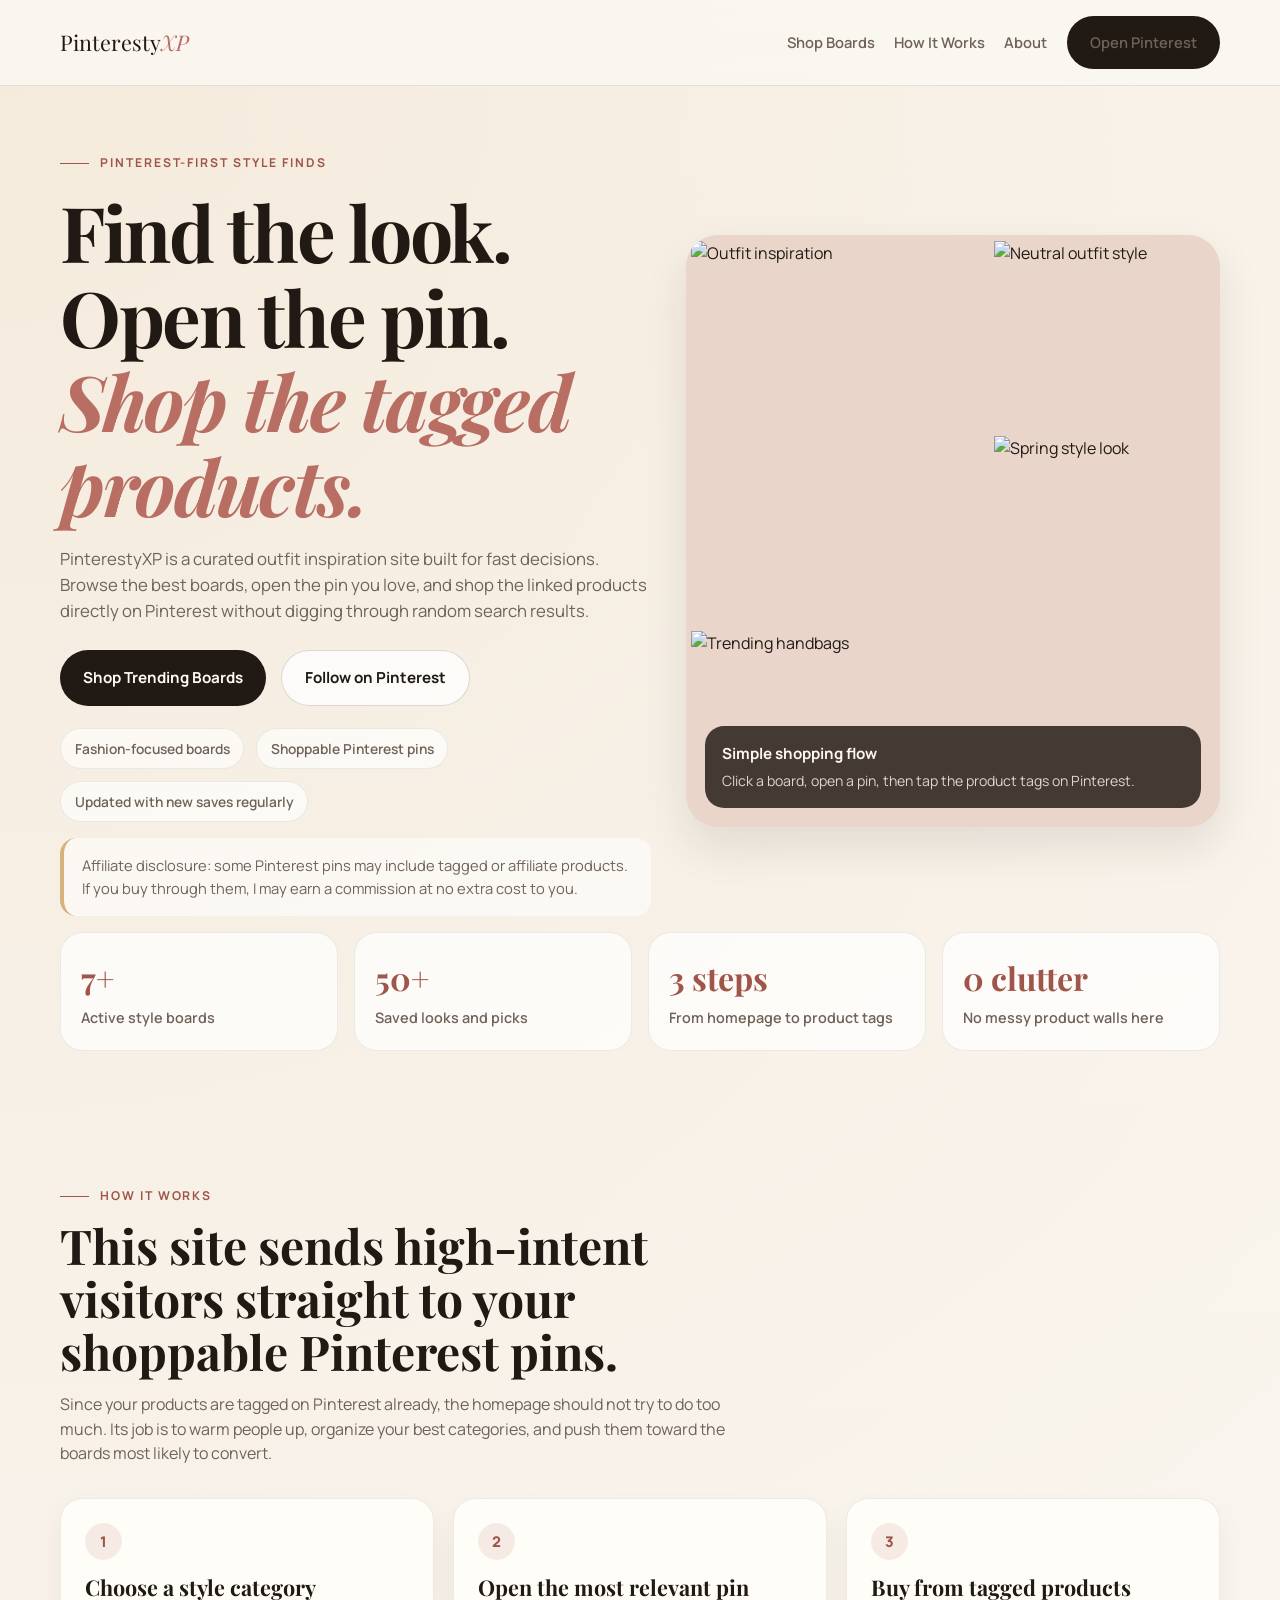
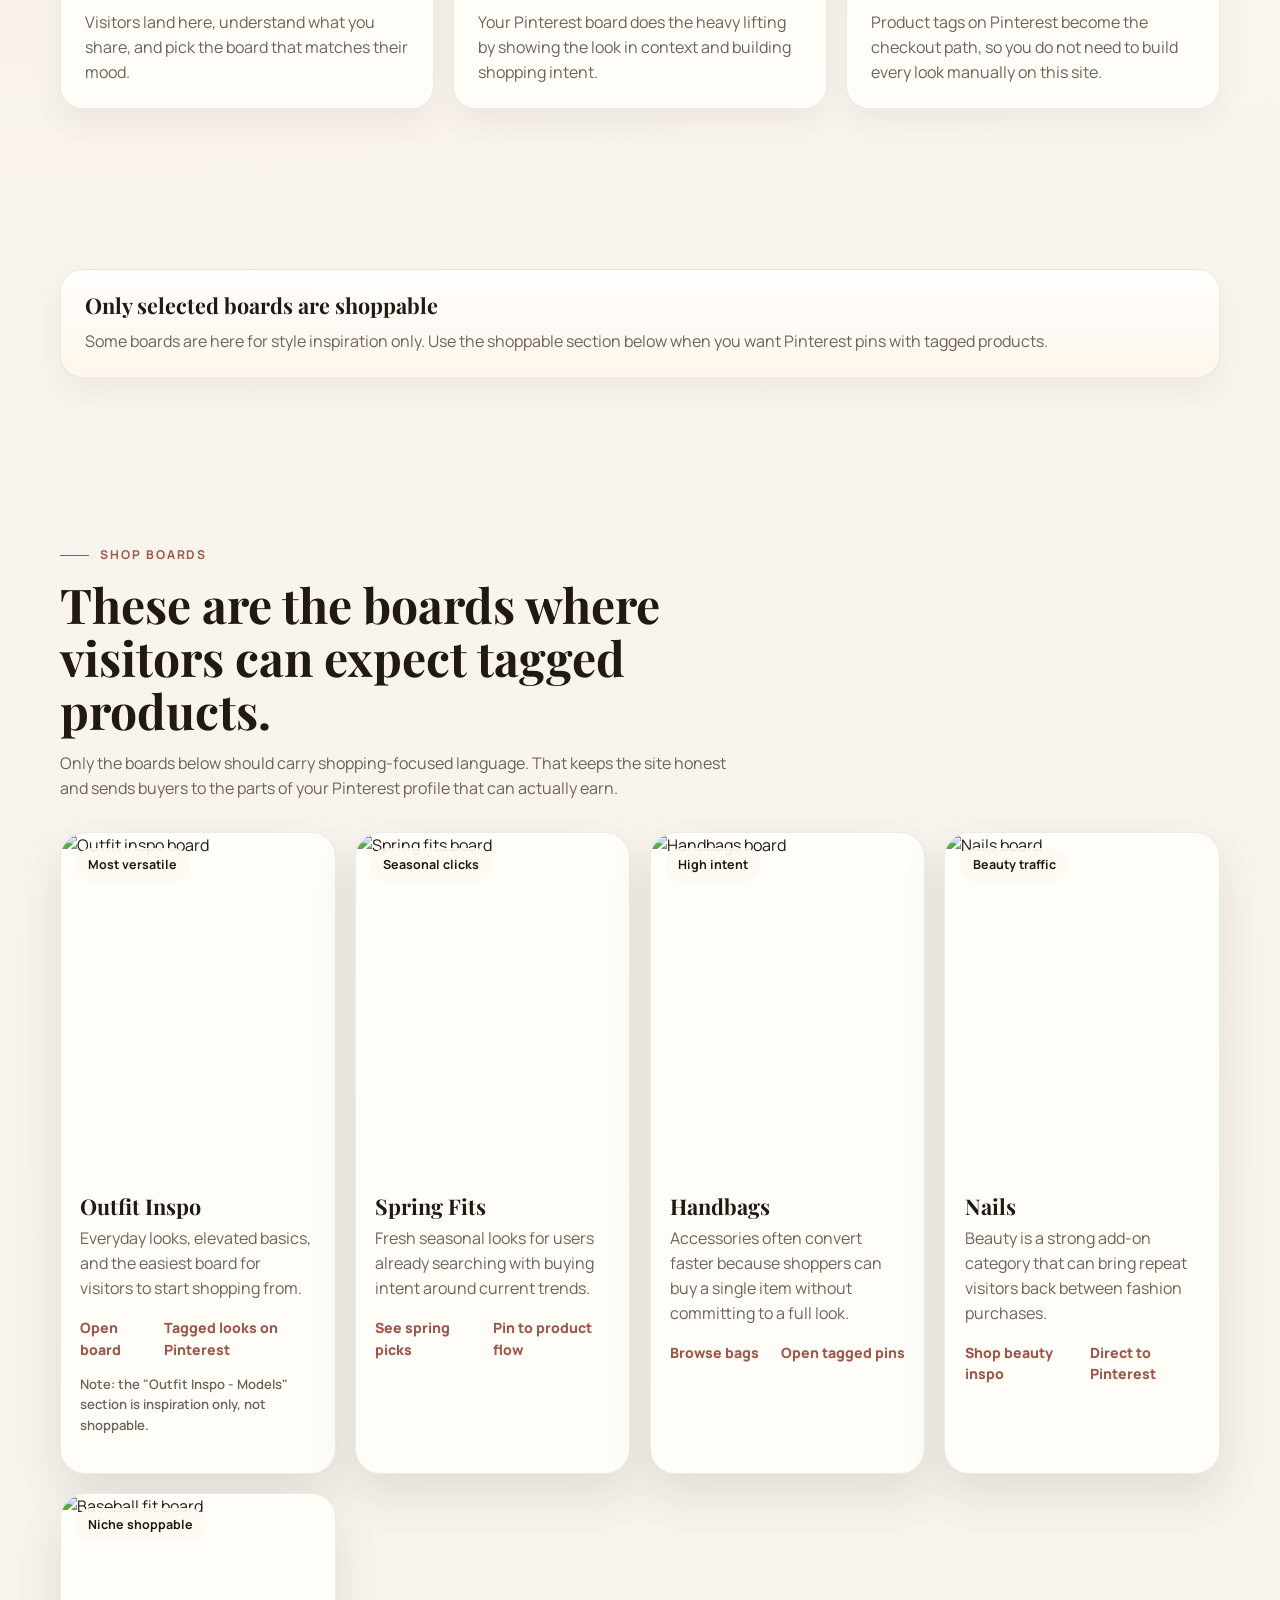
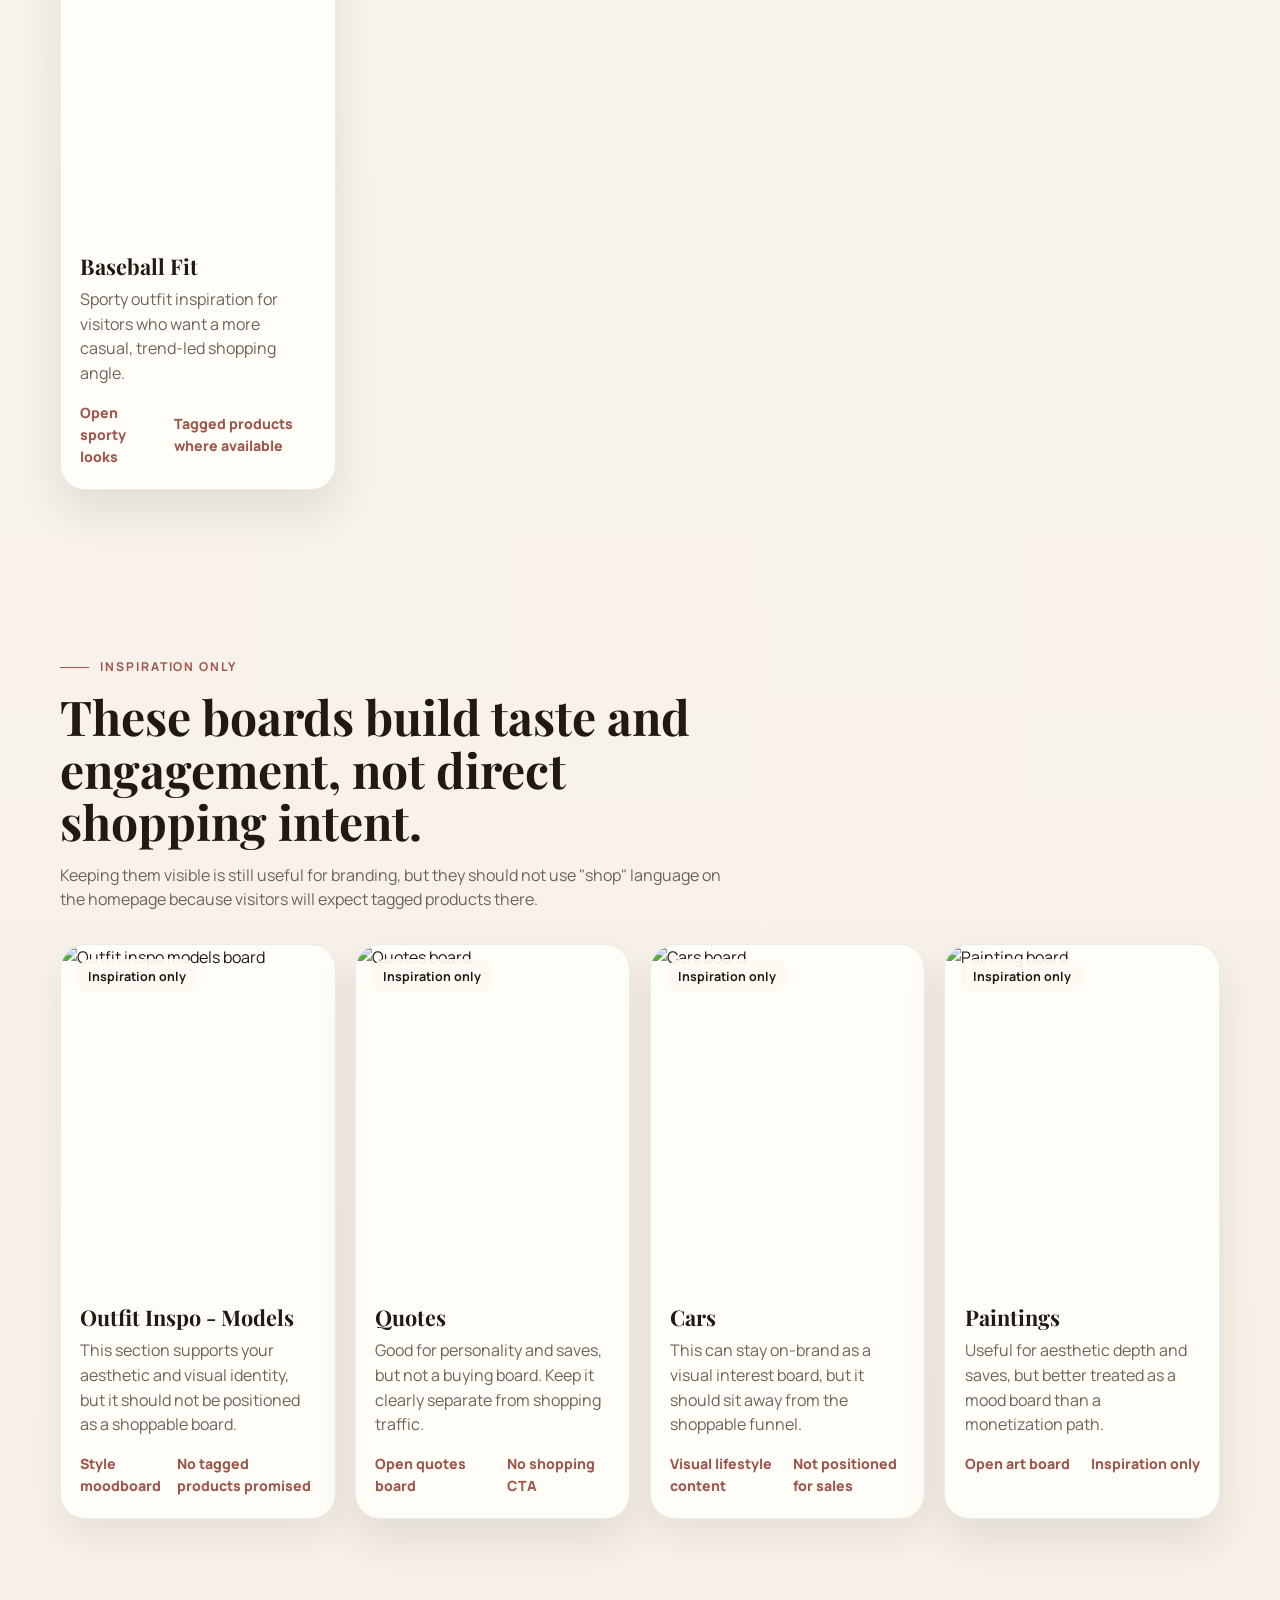
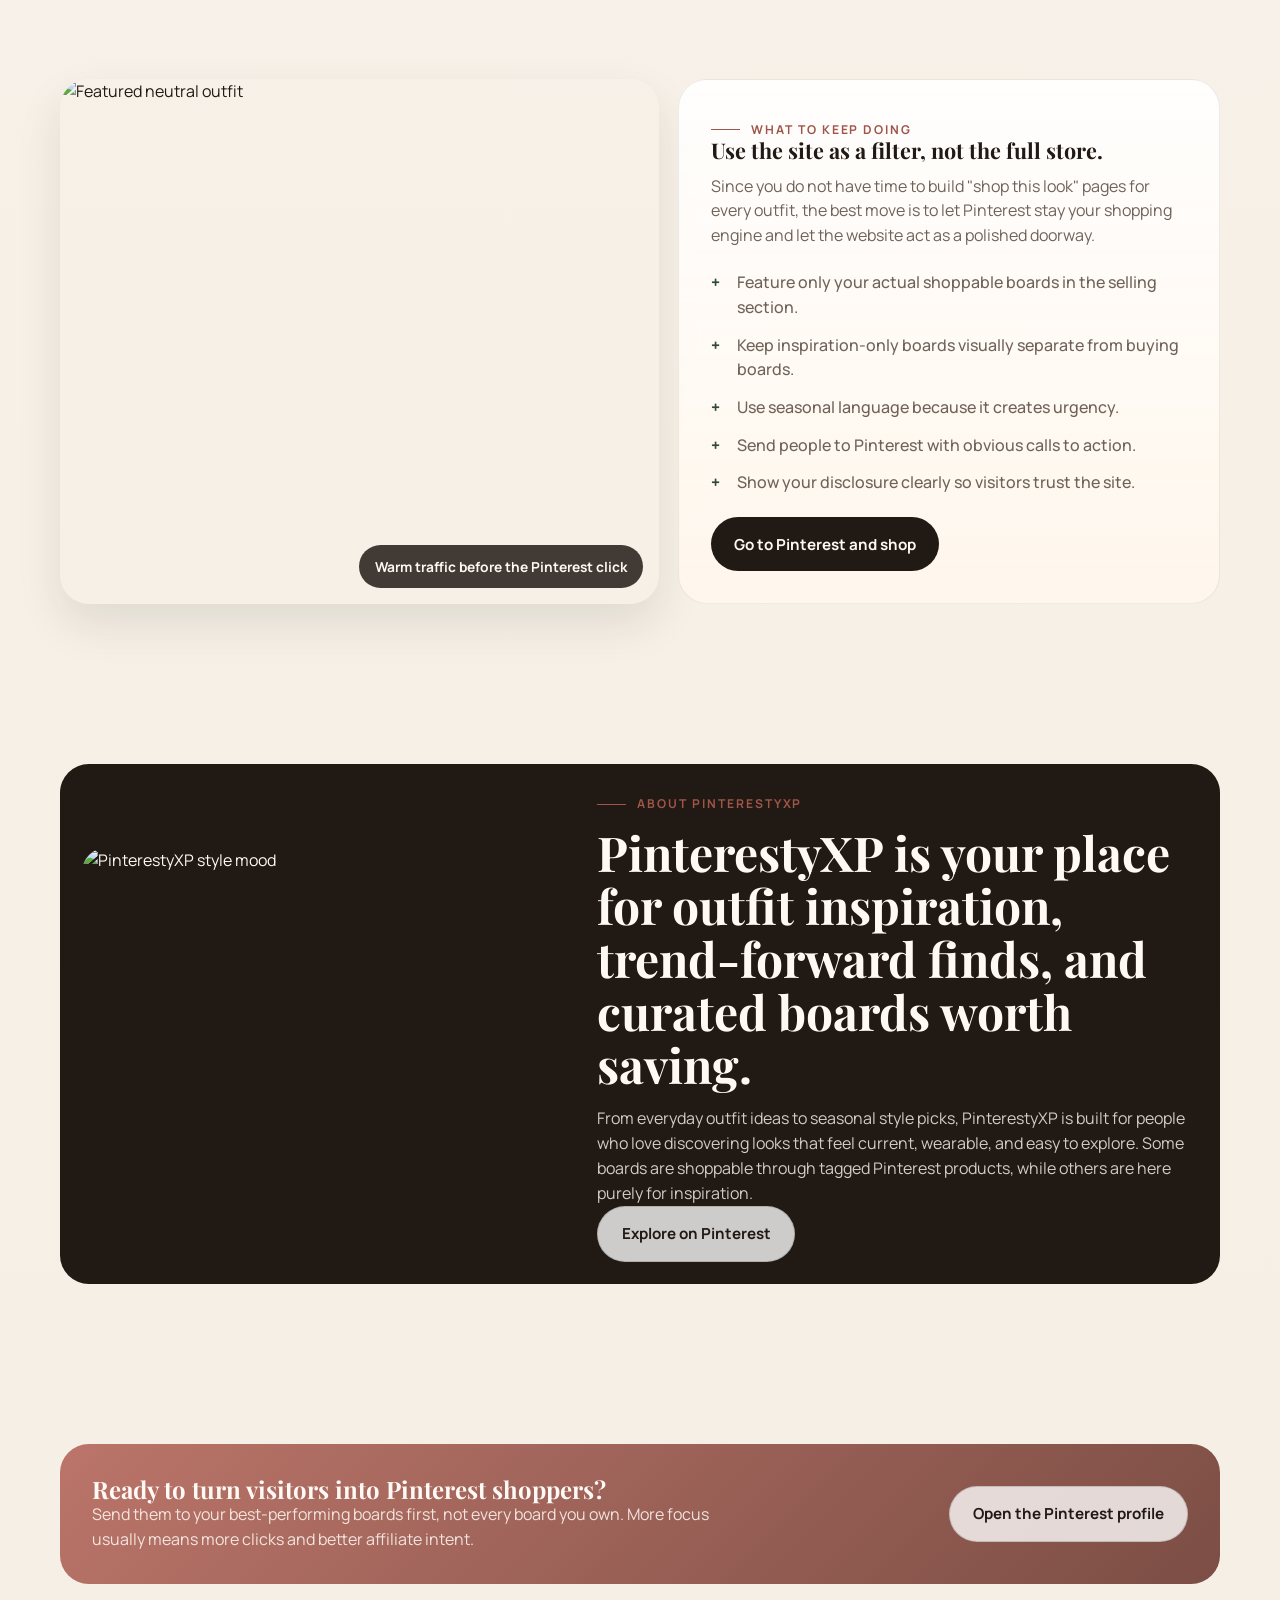
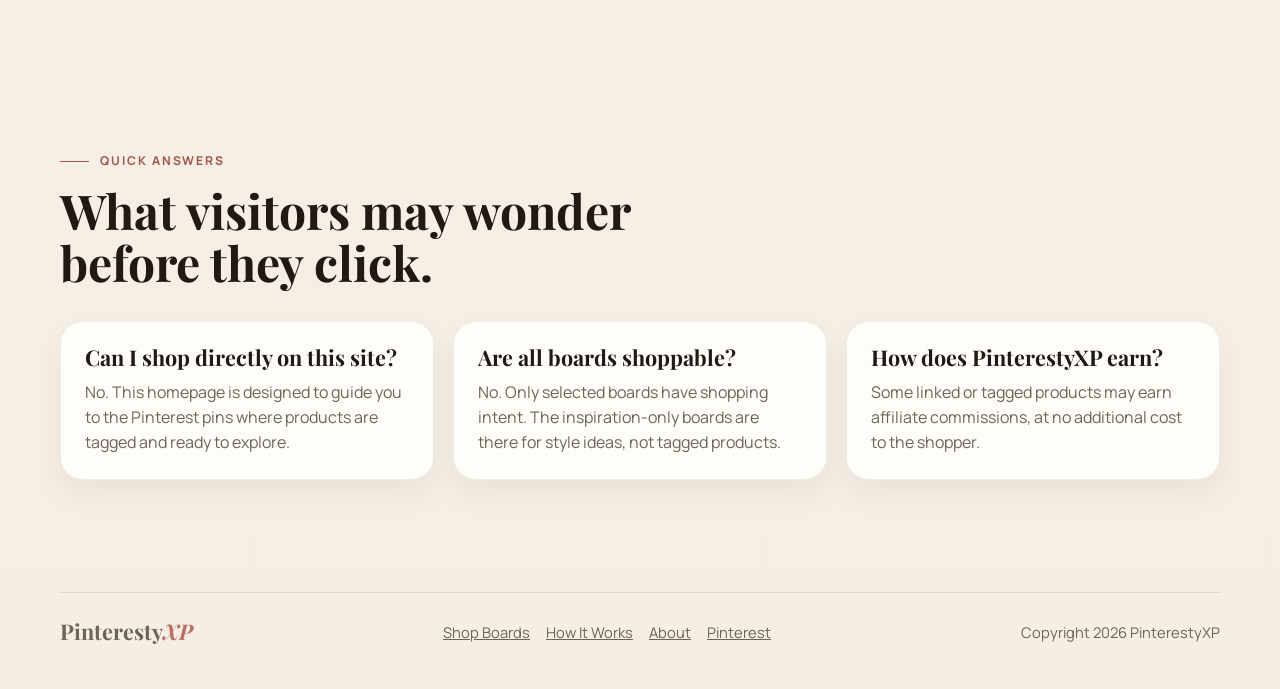
==== index.html @ 3b2bf0c9 "Initial site" ====
<!DOCTYPE html>
<html lang="en">
<head>
<meta charset="UTF-8">
<meta name="viewport" content="width=device-width, initial-scale=1.0">
<title>PinterestyXP | Shoppable Outfit Inspiration</title>
<meta
  name="description"
  content="Discover Pinterest-inspired outfits, bags, and beauty picks. Open each collection on Pinterest and shop tagged products directly from the pins."
>
<meta property="og:title" content="PinterestyXP | Shoppable Outfit Inspiration">
<meta
  property="og:description"
  content="Browse curated style boards, open the pins you love, and shop tagged products on Pinterest."
>
<meta property="og:type" content="website">
<meta
  property="og:image"
  content="https://i.pinimg.com/736x/31/2a/51/312a51bd7291bc2af0c95de05ea286b4.jpg"
>
<link rel="preconnect" href="https://fonts.googleapis.com">
<link rel="preconnect" href="https://fonts.gstatic.com" crossorigin>
<link
  href="https://fonts.googleapis.com/css2?family=Playfair+Display:wght@600;700&family=Manrope:wght@400;500;600;700&display=swap"
  rel="stylesheet"
>
<style>
  :root {
    --bg: #f8f3ec;
    --surface: #fffdf8;
    --surface-strong: #fff6ec;
    --text: #211913;
    --muted: #6f6259;
    --line: rgba(33, 25, 19, 0.1);
    --rose: #b86e63;
    --rose-deep: #9f5549;
    --gold: #d7b27d;
    --forest: #2f4a38;
    --shadow: 0 20px 45px rgba(33, 25, 19, 0.1);
  }

  * {
    box-sizing: border-box;
    margin: 0;
    padding: 0;
  }

  html {
    scroll-behavior: smooth;
  }

  body {
    font-family: "Manrope", sans-serif;
    background:
      radial-gradient(circle at top left, rgba(215, 178, 125, 0.18), transparent 28%),
      linear-gradient(180deg, #fbf7f1 0%, var(--bg) 40%, #f5eee4 100%);
    color: var(--text);
    line-height: 1.55;
  }

  img {
    display: block;
    width: 100%;
  }

  a {
    color: inherit;
  }

  .wrap {
    width: min(1160px, calc(100% - 2rem));
    margin: 0 auto;
  }

  .eyebrow {
    display: inline-flex;
    align-items: center;
    gap: 0.7rem;
    font-size: 0.76rem;
    font-weight: 700;
    letter-spacing: 0.16em;
    text-transform: uppercase;
    color: var(--rose-deep);
  }

  .eyebrow::before {
    content: "";
    width: 1.8rem;
    height: 1px;
    background: currentColor;
  }

  h1,
  h2,
  h3 {
    font-family: "Playfair Display", serif;
    line-height: 1.1;
  }

  p {
    color: var(--muted);
  }

  section {
    padding: 5rem 0;
  }

  .section-head {
    max-width: 42rem;
    margin-bottom: 2rem;
  }

  .section-head h2 {
    font-size: clamp(2rem, 4vw, 3rem);
    margin: 0.8rem 0 0.9rem;
  }

  .site-nav {
    position: sticky;
    top: 0;
    z-index: 40;
    backdrop-filter: blur(12px);
    background: rgba(251, 247, 241, 0.86);
    border-bottom: 1px solid var(--line);
  }

  .site-nav .wrap {
    display: flex;
    align-items: center;
    justify-content: space-between;
    gap: 1rem;
    padding: 1rem 0;
  }

  .brand {
    font-family: "Playfair Display", serif;
    font-size: 1.35rem;
    text-decoration: none;
  }

  .brand span {
    color: var(--rose);
    font-style: italic;
  }

  .nav-links {
    display: flex;
    align-items: center;
    gap: 1.2rem;
    list-style: none;
  }

  .nav-links a {
    text-decoration: none;
    color: var(--muted);
    font-size: 0.92rem;
    font-weight: 600;
  }

  .btn,
  button.btn {
    display: inline-flex;
    align-items: center;
    justify-content: center;
    gap: 0.55rem;
    border: 0;
    border-radius: 999px;
    padding: 0.95rem 1.45rem;
    font-size: 0.95rem;
    font-weight: 700;
    text-decoration: none;
    cursor: pointer;
    transition: transform 0.18s ease, background 0.18s ease, color 0.18s ease, border-color 0.18s ease;
  }

  .btn:hover,
  button.btn:hover {
    transform: translateY(-1px);
  }

  .btn-primary {
    background: var(--text);
    color: #fff9f3;
  }

  .btn-primary:hover {
    background: var(--rose-deep);
  }

  .btn-secondary {
    border: 1px solid rgba(33, 25, 19, 0.16);
    background: rgba(255, 255, 255, 0.78);
    color: var(--text);
  }

  .hero {
    padding: 3.75rem 0 3rem;
  }

  .hero-grid {
    display: grid;
    grid-template-columns: 1.05fr 0.95fr;
    gap: 2.2rem;
    align-items: center;
  }

  .hero-copy h1 {
    font-size: clamp(3rem, 6vw, 5.1rem);
    margin: 1rem 0 1.2rem;
    letter-spacing: -0.03em;
  }

  .hero-copy h1 em {
    color: var(--rose);
    font-style: italic;
  }

  .hero-copy .lead {
    max-width: 39rem;
    font-size: 1.05rem;
    margin-bottom: 1.6rem;
  }

  .hero-actions {
    display: flex;
    gap: 0.9rem;
    flex-wrap: wrap;
    margin-bottom: 1.4rem;
  }

  .micro-proof {
    display: flex;
    flex-wrap: wrap;
    gap: 0.75rem;
  }

  .micro-proof span {
    padding: 0.55rem 0.85rem;
    border-radius: 999px;
    background: rgba(255, 255, 255, 0.65);
    border: 1px solid rgba(33, 25, 19, 0.08);
    color: var(--muted);
    font-size: 0.86rem;
    font-weight: 600;
  }

  .hero-media {
    position: relative;
    min-height: 37rem;
    border-radius: 2rem;
    overflow: hidden;
    box-shadow: var(--shadow);
    background: #ead5cb;
  }

  .hero-collage {
    display: grid;
    grid-template-columns: 1.15fr 0.85fr;
    grid-template-rows: repeat(3, 1fr);
    gap: 0.35rem;
    position: absolute;
    inset: 0;
    padding: 0.35rem;
  }

  .hero-collage img {
    height: 100%;
    object-fit: cover;
  }

  .hero-collage img:first-child {
    grid-row: span 2;
  }

  .hero-note {
    position: absolute;
    left: 1.2rem;
    right: 1.2rem;
    bottom: 1.2rem;
    padding: 1rem 1.1rem;
    border-radius: 1.2rem;
    background: rgba(33, 25, 19, 0.82);
    color: #fff8f0;
  }

  .hero-note strong {
    display: block;
    margin-bottom: 0.3rem;
    font-size: 0.95rem;
  }

  .hero-note p {
    color: rgba(255, 248, 240, 0.82);
    font-size: 0.88rem;
  }

  .metrics {
    padding-top: 1rem;
  }

  .metrics-grid {
    display: grid;
    grid-template-columns: repeat(4, 1fr);
    gap: 1rem;
  }

  .metric {
    padding: 1.25rem;
    border-radius: 1.4rem;
    background: rgba(255, 255, 255, 0.72);
    border: 1px solid rgba(33, 25, 19, 0.08);
  }

  .metric strong {
    display: block;
    font-family: "Playfair Display", serif;
    font-size: 2rem;
    color: var(--rose-deep);
    margin-bottom: 0.2rem;
  }

  .metric span {
    color: var(--muted);
    font-size: 0.9rem;
    font-weight: 600;
  }

  .how-grid,
  .reasons-grid,
  .board-grid,
  .feature-grid,
  .faq-grid {
    display: grid;
    gap: 1.2rem;
  }

  .how-grid {
    grid-template-columns: repeat(3, 1fr);
  }

  .how-card,
  .reason-card,
  .faq-card {
    padding: 1.5rem;
    border-radius: 1.4rem;
    background: var(--surface);
    border: 1px solid rgba(33, 25, 19, 0.08);
    box-shadow: 0 14px 30px rgba(33, 25, 19, 0.05);
  }

  .step {
    width: 2.3rem;
    height: 2.3rem;
    display: inline-flex;
    align-items: center;
    justify-content: center;
    border-radius: 999px;
    background: rgba(184, 110, 99, 0.13);
    color: var(--rose-deep);
    font-size: 0.92rem;
    font-weight: 800;
    margin-bottom: 1rem;
  }

  .how-card h3,
  .reason-card h3,
  .faq-card h3,
  .feature-copy h3 {
    font-size: 1.35rem;
    margin-bottom: 0.65rem;
  }

  .reasons-grid {
    grid-template-columns: repeat(3, 1fr);
  }

  .reason-card {
    background: linear-gradient(180deg, rgba(255, 255, 255, 0.85), rgba(255, 246, 236, 0.95));
  }

  .board-grid {
    grid-template-columns: repeat(auto-fit, minmax(245px, 1fr));
  }

  .board-card {
    border-radius: 1.55rem;
    overflow: hidden;
    background: var(--surface);
    border: 1px solid rgba(33, 25, 19, 0.08);
    box-shadow: var(--shadow);
    text-decoration: none;
    transition: transform 0.2s ease, box-shadow 0.2s ease;
  }

  .board-card:hover {
    transform: translateY(-4px);
    box-shadow: 0 24px 48px rgba(33, 25, 19, 0.14);
  }

  .board-image {
    position: relative;
    aspect-ratio: 4 / 5;
    overflow: hidden;
  }

  .board-image img {
    height: 100%;
    object-fit: cover;
  }

  .badge {
    position: absolute;
    top: 0.9rem;
    left: 0.9rem;
    padding: 0.45rem 0.8rem;
    border-radius: 999px;
    background: rgba(255, 249, 243, 0.92);
    color: var(--text);
    font-size: 0.78rem;
    font-weight: 700;
  }

  .board-body {
    padding: 1.2rem 1.2rem 1.35rem;
  }

  .board-body h3 {
    font-size: 1.35rem;
    margin-bottom: 0.5rem;
  }

  .board-body p {
    margin-bottom: 1rem;
  }

  .board-foot {
    display: flex;
    align-items: center;
    justify-content: space-between;
    gap: 1rem;
    color: var(--rose-deep);
    font-size: 0.88rem;
    font-weight: 800;
  }

  .board-note {
    margin-top: 0.85rem;
    color: var(--muted);
    font-size: 0.82rem;
    font-weight: 600;
  }

  .board-card-static {
    box-shadow: 0 16px 34px rgba(33, 25, 19, 0.08);
  }

  .board-card-static:hover {
    transform: none;
    box-shadow: 0 16px 34px rgba(33, 25, 19, 0.08);
  }

  .feature-grid {
    grid-template-columns: 1.05fr 0.95fr;
    align-items: stretch;
  }

  .feature-visual {
    position: relative;
    min-height: 28rem;
    border-radius: 1.8rem;
    overflow: hidden;
    box-shadow: var(--shadow);
  }

  .feature-visual img {
    height: 100%;
    object-fit: cover;
  }

  .feature-tag {
    position: absolute;
    right: 1rem;
    bottom: 1rem;
    padding: 0.7rem 1rem;
    border-radius: 999px;
    background: rgba(33, 25, 19, 0.84);
    color: #fff8f0;
    font-size: 0.86rem;
    font-weight: 700;
  }

  .feature-copy {
    padding: 2rem;
    border-radius: 1.8rem;
    background: linear-gradient(180deg, rgba(255, 255, 255, 0.9), rgba(255, 246, 236, 0.98));
    border: 1px solid rgba(33, 25, 19, 0.08);
  }

  .feature-copy ul {
    list-style: none;
    margin: 1.4rem 0;
    display: grid;
    gap: 0.8rem;
  }

  .feature-copy li {
    padding-left: 1.6rem;
    position: relative;
    color: var(--muted);
    font-weight: 500;
  }

  .feature-copy li::before {
    content: "+";
    position: absolute;
    left: 0;
    top: 0;
    color: var(--forest);
    font-weight: 800;
  }

  .about-panel {
    display: grid;
    grid-template-columns: 0.9fr 1.1fr;
    gap: 1.5rem;
    align-items: center;
    padding: 1.4rem;
    border-radius: 1.8rem;
    background: #211913;
    color: #fff9f3;
  }

  .about-image {
    border-radius: 1.5rem;
    overflow: hidden;
    min-height: 22rem;
  }

  .about-image img {
    height: 100%;
    object-fit: cover;
  }

  .about-copy p,
  .about-copy li {
    color: rgba(255, 249, 243, 0.8);
  }

  .about-copy h2 {
    font-size: clamp(2rem, 4vw, 3rem);
    margin: 0.8rem 0 1rem;
  }

  .about-list {
    list-style: none;
    display: grid;
    gap: 0.85rem;
    margin: 1.25rem 0 1.5rem;
  }

  .about-list li {
    padding-left: 1.5rem;
    position: relative;
  }

  .about-list li::before {
    content: "";
    width: 0.45rem;
    height: 0.45rem;
    border-radius: 50%;
    background: var(--gold);
    position: absolute;
    left: 0;
    top: 0.55rem;
  }

  .cta-band {
    padding: 2rem;
    border-radius: 1.8rem;
    background: linear-gradient(135deg, rgba(184, 110, 99, 0.95), rgba(117, 69, 60, 0.95));
    color: #fffaf5;
    display: flex;
    align-items: center;
    justify-content: space-between;
    gap: 1.2rem;
  }

  .cta-band p {
    color: rgba(255, 250, 245, 0.85);
    max-width: 42rem;
  }

  .faq-grid {
    grid-template-columns: repeat(3, 1fr);
  }

  .disclosure {
    margin-top: 1rem;
    padding: 1rem 1.1rem;
    border-left: 4px solid var(--gold);
    border-radius: 1rem;
    background: rgba(255, 255, 255, 0.6);
    color: var(--muted);
    font-size: 0.92rem;
  }

  footer {
    padding: 2rem 0 2.5rem;
  }

  .footer-row {
    display: flex;
    align-items: center;
    justify-content: space-between;
    gap: 1rem;
    padding-top: 1.4rem;
    border-top: 1px solid var(--line);
    color: var(--muted);
    font-size: 0.92rem;
  }

  .footer-links {
    display: flex;
    gap: 1rem;
    flex-wrap: wrap;
  }

  .reveal {
    opacity: 0;
    transform: translateY(22px);
    transition: opacity 0.55s ease, transform 0.55s ease;
  }

  .reveal.is-visible {
    opacity: 1;
    transform: translateY(0);
  }

  @media (max-width: 960px) {
    .hero-grid,
    .feature-grid,
    .about-panel,
    .faq-grid,
    .reasons-grid,
    .how-grid {
      grid-template-columns: 1fr;
    }

    .metrics-grid {
      grid-template-columns: repeat(2, 1fr);
    }

    .hero-media,
    .feature-visual {
      min-height: 24rem;
    }

    .cta-band,
    .site-nav .wrap,
    .footer-row {
      flex-direction: column;
      align-items: flex-start;
    }
  }

  @media (max-width: 720px) {
    section {
      padding: 4rem 0;
    }

    .nav-links {
      display: none;
    }

    .metrics-grid {
      grid-template-columns: 1fr;
    }

    .hero {
      padding-top: 2.5rem;
    }

    .hero-media {
      min-height: 21rem;
    }
  }
</style>
</head>
<body>
  <nav class="site-nav">
    <div class="wrap">
      <a class="brand" href="#top">Pinteresty<span>XP</span></a>
      <ul class="nav-links">
        <li><a href="#shop">Shop Boards</a></li>
        <li><a href="#how">How It Works</a></li>
        <li><a href="#about">About</a></li>
        <li>
          <a
            class="btn btn-primary"
            href="https://in.pinterest.com/pinterestyxp/"
            target="_blank"
            rel="noopener noreferrer"
          >Open Pinterest</a>
        </li>
      </ul>
    </div>
  </nav>

  <main id="top">
    <section class="hero">
      <div class="wrap hero-grid">
        <div class="hero-copy reveal">
          <span class="eyebrow">Pinterest-first style finds</span>
          <h1>Find the look. Open the pin. <em>Shop the tagged products.</em></h1>
          <p class="lead">
            PinterestyXP is a curated outfit inspiration site built for fast decisions.
            Browse the best boards, open the pin you love, and shop the linked products
            directly on Pinterest without digging through random search results.
          </p>
          <div class="hero-actions">
            <a
              class="btn btn-primary"
              href="#shop"
            >Shop Trending Boards</a>
            <a
              class="btn btn-secondary"
              href="https://in.pinterest.com/pinterestyxp/"
              target="_blank"
              rel="noopener noreferrer"
            >Follow on Pinterest</a>
          </div>
          <div class="micro-proof">
            <span>Fashion-focused boards</span>
            <span>Shoppable Pinterest pins</span>
            <span>Updated with new saves regularly</span>
          </div>
          <div class="disclosure">
            Affiliate disclosure: some Pinterest pins may include tagged or affiliate products.
            If you buy through them, I may earn a commission at no extra cost to you.
          </div>
        </div>

        <div class="hero-media reveal">
          <div class="hero-collage">
            <img src="https://i.pinimg.com/736x/31/2a/51/312a51bd7291bc2af0c95de05ea286b4.jpg" alt="Outfit inspiration">
            <img src="https://i.pinimg.com/736x/67/9d/5a/679d5ad92efd07820632d302208cf120.jpg" alt="Neutral outfit style">
            <img src="https://i.pinimg.com/736x/15/d6/cc/15d6ccf51c3f7adb4f929aee567cd80f.jpg" alt="Spring style look">
            <img src="https://i.pinimg.com/736x/c3/2e/1c/c32e1c0cc117e8ccdb47521d8dc0e2d3.jpg" alt="Trending handbags">
          </div>
          <div class="hero-note">
            <strong>Simple shopping flow</strong>
            <p>Click a board, open a pin, then tap the product tags on Pinterest.</p>
          </div>
        </div>
      </div>

      <div class="wrap metrics">
        <div class="metrics-grid">
          <div class="metric reveal">
            <strong>7+</strong>
            <span>Active style boards</span>
          </div>
          <div class="metric reveal">
            <strong>50+</strong>
            <span>Saved looks and picks</span>
          </div>
          <div class="metric reveal">
            <strong>3 steps</strong>
            <span>From homepage to product tags</span>
          </div>
          <div class="metric reveal">
            <strong>0 clutter</strong>
            <span>No messy product walls here</span>
          </div>
        </div>
      </div>
    </section>

    <section id="how">
      <div class="wrap">
        <div class="section-head reveal">
          <span class="eyebrow">How it works</span>
          <h2>This site sends high-intent visitors straight to your shoppable Pinterest pins.</h2>
          <p>
            Since your products are tagged on Pinterest already, the homepage should not try
            to do too much. Its job is to warm people up, organize your best categories, and
            push them toward the boards most likely to convert.
          </p>
        </div>
        <div class="how-grid">
          <article class="how-card reveal">
            <div class="step">1</div>
            <h3>Choose a style category</h3>
            <p>Visitors land here, understand what you share, and pick the board that matches their mood.</p>
          </article>
          <article class="how-card reveal">
            <div class="step">2</div>
            <h3>Open the most relevant pin</h3>
            <p>Your Pinterest board does the heavy lifting by showing the look in context and building shopping intent.</p>
          </article>
          <article class="how-card reveal">
            <div class="step">3</div>
            <h3>Buy from tagged products</h3>
            <p>Product tags on Pinterest become the checkout path, so you do not need to build every look manually on this site.</p>
          </article>
        </div>
      </div>
    </section>

    <section>
      <div class="wrap">
        <div class="reason-card reveal">
          <h3>Only selected boards are shoppable</h3>
          <p>
            Some boards are here for style inspiration only. Use the shoppable section below when you want
            Pinterest pins with tagged products.
          </p>
        </div>
      </div>
    </section>

    <section id="shop">
      <div class="wrap">
        <div class="section-head reveal">
          <span class="eyebrow">Shop boards</span>
          <h2>These are the boards where visitors can expect tagged products.</h2>
          <p>
            Only the boards below should carry shopping-focused language. That keeps the site honest
            and sends buyers to the parts of your Pinterest profile that can actually earn.
          </p>
        </div>

        <div class="board-grid">
          <a
            class="board-card reveal"
            href="https://in.pinterest.com/pinterestyxp/outfitinspo/"
            target="_blank"
            rel="noopener noreferrer"
          >
            <div class="board-image">
              <img src="https://i.pinimg.com/736x/67/9d/5a/679d5ad92efd07820632d302208cf120.jpg" alt="Outfit inspo board">
              <span class="badge">Most versatile</span>
            </div>
            <div class="board-body">
              <h3>Outfit Inspo</h3>
              <p>Everyday looks, elevated basics, and the easiest board for visitors to start shopping from.</p>
              <div class="board-foot">
                <span>Open board</span>
                <span>Tagged looks on Pinterest</span>
              </div>
              <p class="board-note">Note: the "Outfit Inspo - Models" section is inspiration only, not shoppable.</p>
            </div>
          </a>

          <a
            class="board-card reveal"
            href="https://in.pinterest.com/pinterestyxp/spring-fits/"
            target="_blank"
            rel="noopener noreferrer"
          >
            <div class="board-image">
              <img src="https://i.pinimg.com/736x/56/1e/52/561e52bb0e6b9a918ab2c8c98cd33c15.jpg" alt="Spring fits board">
              <span class="badge">Seasonal clicks</span>
            </div>
            <div class="board-body">
              <h3>Spring Fits</h3>
              <p>Fresh seasonal looks for users already searching with buying intent around current trends.</p>
              <div class="board-foot">
                <span>See spring picks</span>
                <span>Pin to product flow</span>
              </div>
            </div>
          </a>

          <a
            class="board-card reveal"
            href="https://in.pinterest.com/pinterestyxp/handbags/"
            target="_blank"
            rel="noopener noreferrer"
          >
            <div class="board-image">
              <img src="https://i.pinimg.com/736x/15/d6/cc/15d6ccf51c3f7adb4f929aee567cd80f.jpg" alt="Handbags board">
              <span class="badge">High intent</span>
            </div>
            <div class="board-body">
              <h3>Handbags</h3>
              <p>Accessories often convert faster because shoppers can buy a single item without committing to a full look.</p>
              <div class="board-foot">
                <span>Browse bags</span>
                <span>Open tagged pins</span>
              </div>
            </div>
          </a>

          <a
            class="board-card reveal"
            href="https://in.pinterest.com/pinterestyxp/nails/"
            target="_blank"
            rel="noopener noreferrer"
          >
            <div class="board-image">
              <img src="https://i.pinimg.com/736x/76/49/99/76499955632da0dce2d5674b269fdfdf.jpg" alt="Nails board">
              <span class="badge">Beauty traffic</span>
            </div>
            <div class="board-body">
              <h3>Nails</h3>
              <p>Beauty is a strong add-on category that can bring repeat visitors back between fashion purchases.</p>
              <div class="board-foot">
                <span>Shop beauty inspo</span>
                <span>Direct to Pinterest</span>
              </div>
            </div>
          </a>

          <a
            class="board-card reveal"
            href="https://in.pinterest.com/pinterestyxp/baseballfit/"
            target="_blank"
            rel="noopener noreferrer"
          >
            <div class="board-image">
              <img src="https://i.pinimg.com/736x/f3/dc/70/f3dc7002e33a29440d0a79bd2f2d203e.jpg" alt="Baseball fit board">
              <span class="badge">Niche shoppable</span>
            </div>
            <div class="board-body">
              <h3>Baseball Fit</h3>
              <p>Sporty outfit inspiration for visitors who want a more casual, trend-led shopping angle.</p>
              <div class="board-foot">
                <span>Open sporty looks</span>
                <span>Tagged products where available</span>
              </div>
            </div>
          </a>
        </div>
      </div>
    </section>

    <section>
      <div class="wrap">
        <div class="section-head reveal">
          <span class="eyebrow">Inspiration only</span>
          <h2>These boards build taste and engagement, not direct shopping intent.</h2>
          <p>
            Keeping them visible is still useful for branding, but they should not use "shop"
            language on the homepage because visitors will expect tagged products there.
          </p>
        </div>

        <div class="board-grid">
          <div class="board-card board-card-static reveal">
            <div class="board-image">
              <img src="https://i.pinimg.com/736x/67/9d/5a/679d5ad92efd07820632d302208cf120.jpg" alt="Outfit inspo models board">
              <span class="badge">Inspiration only</span>
            </div>
            <div class="board-body">
              <h3>Outfit Inspo - Models</h3>
              <p>This section supports your aesthetic and visual identity, but it should not be positioned as a shoppable board.</p>
              <div class="board-foot">
                <span>Style moodboard</span>
                <span>No tagged products promised</span>
              </div>
            </div>
          </div>

          <a
            class="board-card reveal"
            href="https://in.pinterest.com/pinterestyxp/qoutes/"
            target="_blank"
            rel="noopener noreferrer"
          >
            <div class="board-image">
              <img src="https://i.pinimg.com/736x/01/9d/8c/019d8c05aada5ba2950a58f94389243c.jpg" alt="Quotes board">
              <span class="badge">Inspiration only</span>
            </div>
            <div class="board-body">
              <h3>Quotes</h3>
              <p>Good for personality and saves, but not a buying board. Keep it clearly separate from shopping traffic.</p>
              <div class="board-foot">
                <span>Open quotes board</span>
                <span>No shopping CTA</span>
              </div>
            </div>
          </a>

          <div class="board-card board-card-static reveal">
            <div class="board-image">
              <img src="https://i.pinimg.com/736x/46/2f/53/462f535f7a9095fe1cda4d5cdd169f75.jpg" alt="Cars board">
              <span class="badge">Inspiration only</span>
            </div>
            <div class="board-body">
              <h3>Cars</h3>
              <p>This can stay on-brand as a visual interest board, but it should sit away from the shoppable funnel.</p>
              <div class="board-foot">
                <span>Visual lifestyle content</span>
                <span>Not positioned for sales</span>
              </div>
            </div>
          </div>

          <a
            class="board-card reveal"
            href="https://in.pinterest.com/pinterestyxp/painting/"
            target="_blank"
            rel="noopener noreferrer"
          >
            <div class="board-image">
              <img src="https://i.pinimg.com/736x/76/49/99/76499955632da0dce2d5674b269fdfdf.jpg" alt="Painting board">
              <span class="badge">Inspiration only</span>
            </div>
            <div class="board-body">
              <h3>Paintings</h3>
              <p>Useful for aesthetic depth and saves, but better treated as a mood board than a monetization path.</p>
              <div class="board-foot">
                <span>Open art board</span>
                <span>Inspiration only</span>
              </div>
            </div>
          </a>
        </div>
      </div>
    </section>

    <section>
      <div class="wrap feature-grid">
        <div class="feature-visual reveal">
          <img src="https://i.pinimg.com/736x/67/9d/5a/679d5ad92efd07820632d302208cf120.jpg" alt="Featured neutral outfit">
          <div class="feature-tag">Warm traffic before the Pinterest click</div>
        </div>

        <div class="feature-copy reveal">
          <span class="eyebrow">What to keep doing</span>
          <h3>Use the site as a filter, not the full store.</h3>
          <p>
            Since you do not have time to build "shop this look" pages for every outfit, the best move
            is to let Pinterest stay your shopping engine and let the website act as a polished doorway.
          </p>
          <ul>
            <li>Feature only your actual shoppable boards in the selling section.</li>
            <li>Keep inspiration-only boards visually separate from buying boards.</li>
            <li>Use seasonal language because it creates urgency.</li>
            <li>Send people to Pinterest with obvious calls to action.</li>
            <li>Show your disclosure clearly so visitors trust the site.</li>
          </ul>
          <a
            class="btn btn-primary"
            href="https://in.pinterest.com/pinterestyxp/"
            target="_blank"
            rel="noopener noreferrer"
          >Go to Pinterest and shop</a>
        </div>
      </div>
    </section>

    <section id="about">
      <div class="wrap">
        <div class="about-panel reveal">
          <div class="about-image">
            <img src="https://i.pinimg.com/736x/48/c2/03/48c2032d8f406878c4435d487938167b.jpg" alt="PinterestyXP style mood">
          </div>
          <div class="about-copy">
            <span class="eyebrow">About PinterestyXP</span>
            <h2>PinterestyXP is your place for outfit inspiration, trend-forward finds, and curated boards worth saving.</h2>
            <p>
              From everyday outfit ideas to seasonal style picks, PinterestyXP is built for people
              who love discovering looks that feel current, wearable, and easy to explore. Some
              boards are shoppable through tagged Pinterest products, while others are here purely
              for inspiration.
            </p>
            <a
              class="btn btn-secondary"
              href="https://in.pinterest.com/pinterestyxp/"
              target="_blank"
              rel="noopener noreferrer"
            >Explore on Pinterest</a>
          </div>
        </div>
      </div>
    </section>

    <section>
      <div class="wrap">
        <div class="cta-band reveal">
          <div>
            <h2>Ready to turn visitors into Pinterest shoppers?</h2>
            <p>
              Send them to your best-performing boards first, not every board you own.
              More focus usually means more clicks and better affiliate intent.
            </p>
          </div>
          <a
            class="btn btn-secondary"
            href="https://in.pinterest.com/pinterestyxp/"
            target="_blank"
            rel="noopener noreferrer"
          >Open the Pinterest profile</a>
        </div>
      </div>
    </section>

    <section>
      <div class="wrap">
        <div class="section-head reveal">
          <span class="eyebrow">Quick answers</span>
          <h2>What visitors may wonder before they click.</h2>
        </div>
        <div class="faq-grid">
          <article class="faq-card reveal">
            <h3>Can I shop directly on this site?</h3>
            <p>No. This homepage is designed to guide you to the Pinterest pins where products are tagged and ready to explore.</p>
          </article>
          <article class="faq-card reveal">
            <h3>Are all boards shoppable?</h3>
            <p>No. Only selected boards have shopping intent. The inspiration-only boards are there for style ideas, not tagged products.</p>
          </article>
          <article class="faq-card reveal">
            <h3>How does PinterestyXP earn?</h3>
            <p>Some linked or tagged products may earn affiliate commissions, at no additional cost to the shopper.</p>
          </article>
        </div>
      </div>
    </section>
  </main>

  <footer>
    <div class="wrap footer-row">
      <div>
        <strong class="brand">Pinteresty<span>XP</span></strong>
      </div>
      <div class="footer-links">
        <a href="#shop">Shop Boards</a>
        <a href="#how">How It Works</a>
        <a href="#about">About</a>
        <a href="https://in.pinterest.com/pinterestyxp/" target="_blank" rel="noopener noreferrer">Pinterest</a>
      </div>
      <div>Copyright 2026 PinterestyXP</div>
    </div>
  </footer>

  <script>
    const observer = new IntersectionObserver((entries) => {
      entries.forEach((entry) => {
        if (entry.isIntersecting) {
          entry.target.classList.add("is-visible");
        }
      });
    }, { threshold: 0.12 });

    document.querySelectorAll(".reveal").forEach((item) => {
      observer.observe(item);
    });
  </script>
</body>
</html>
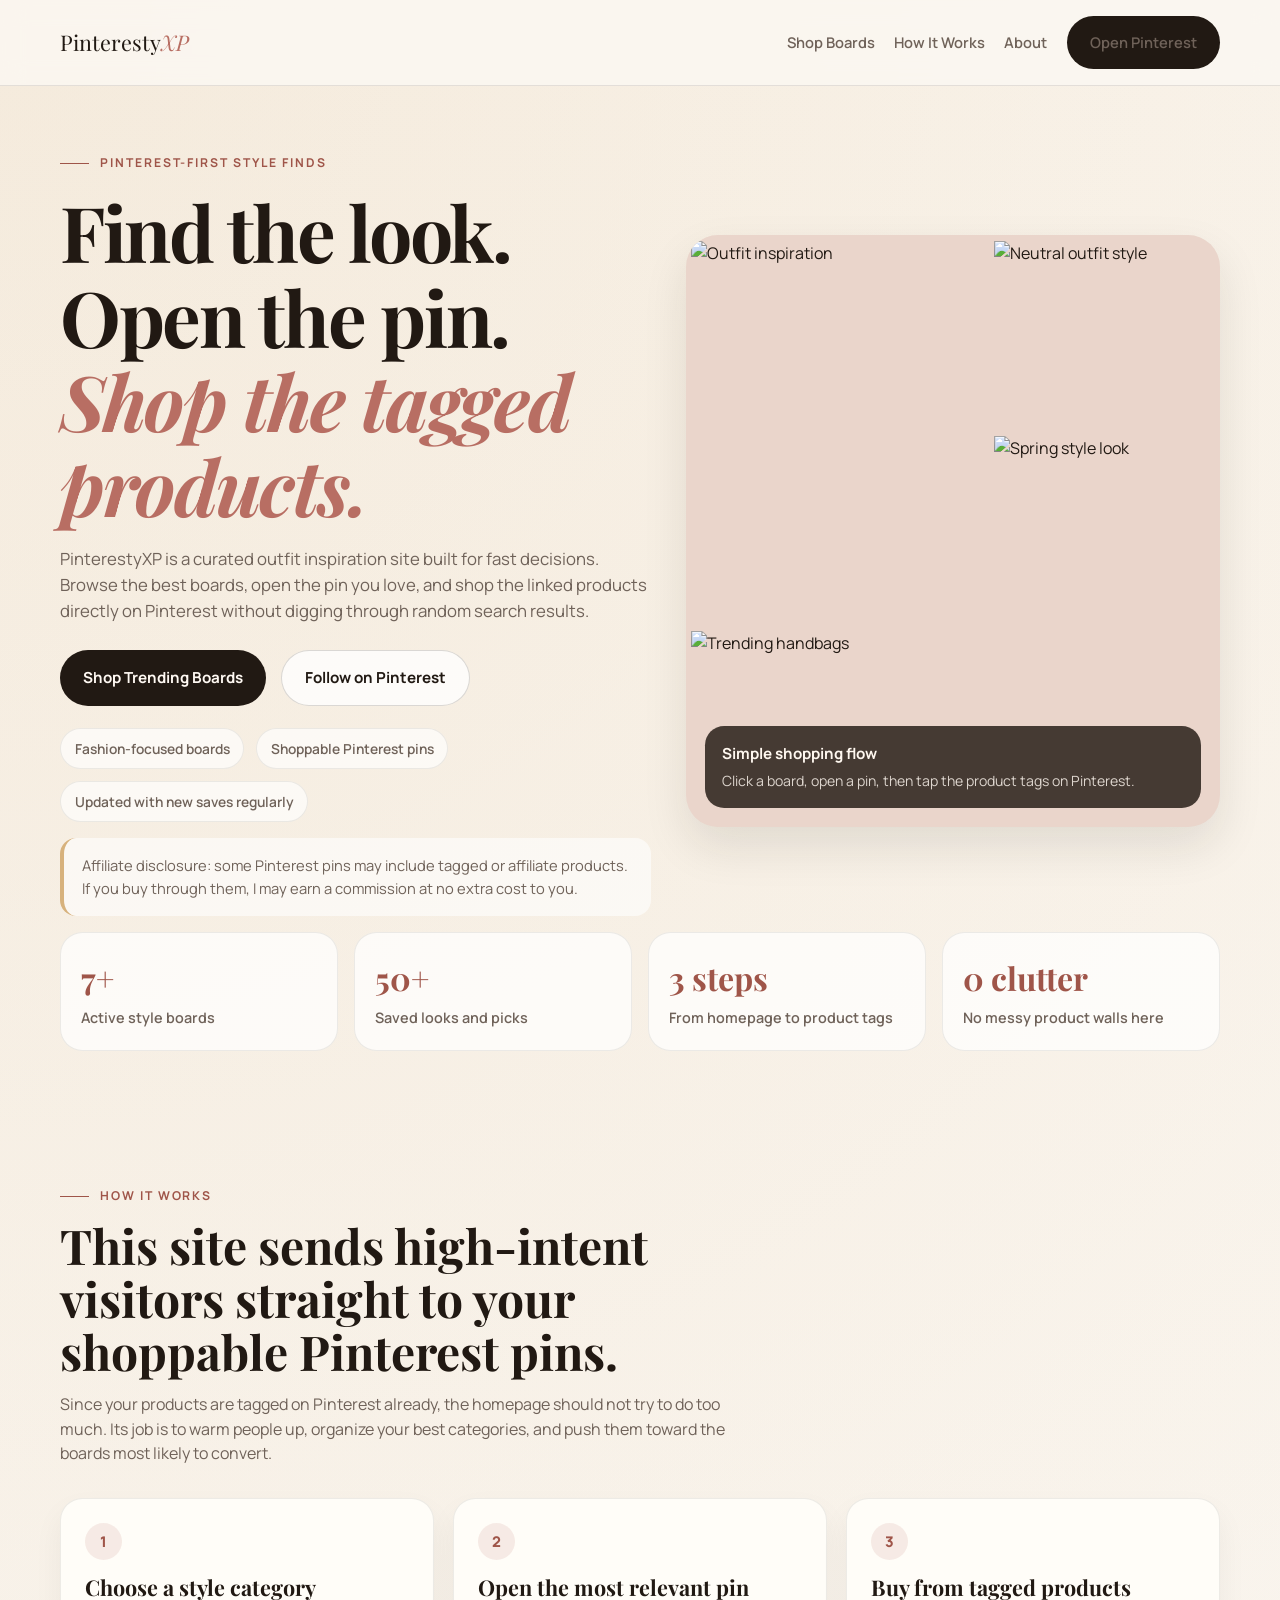
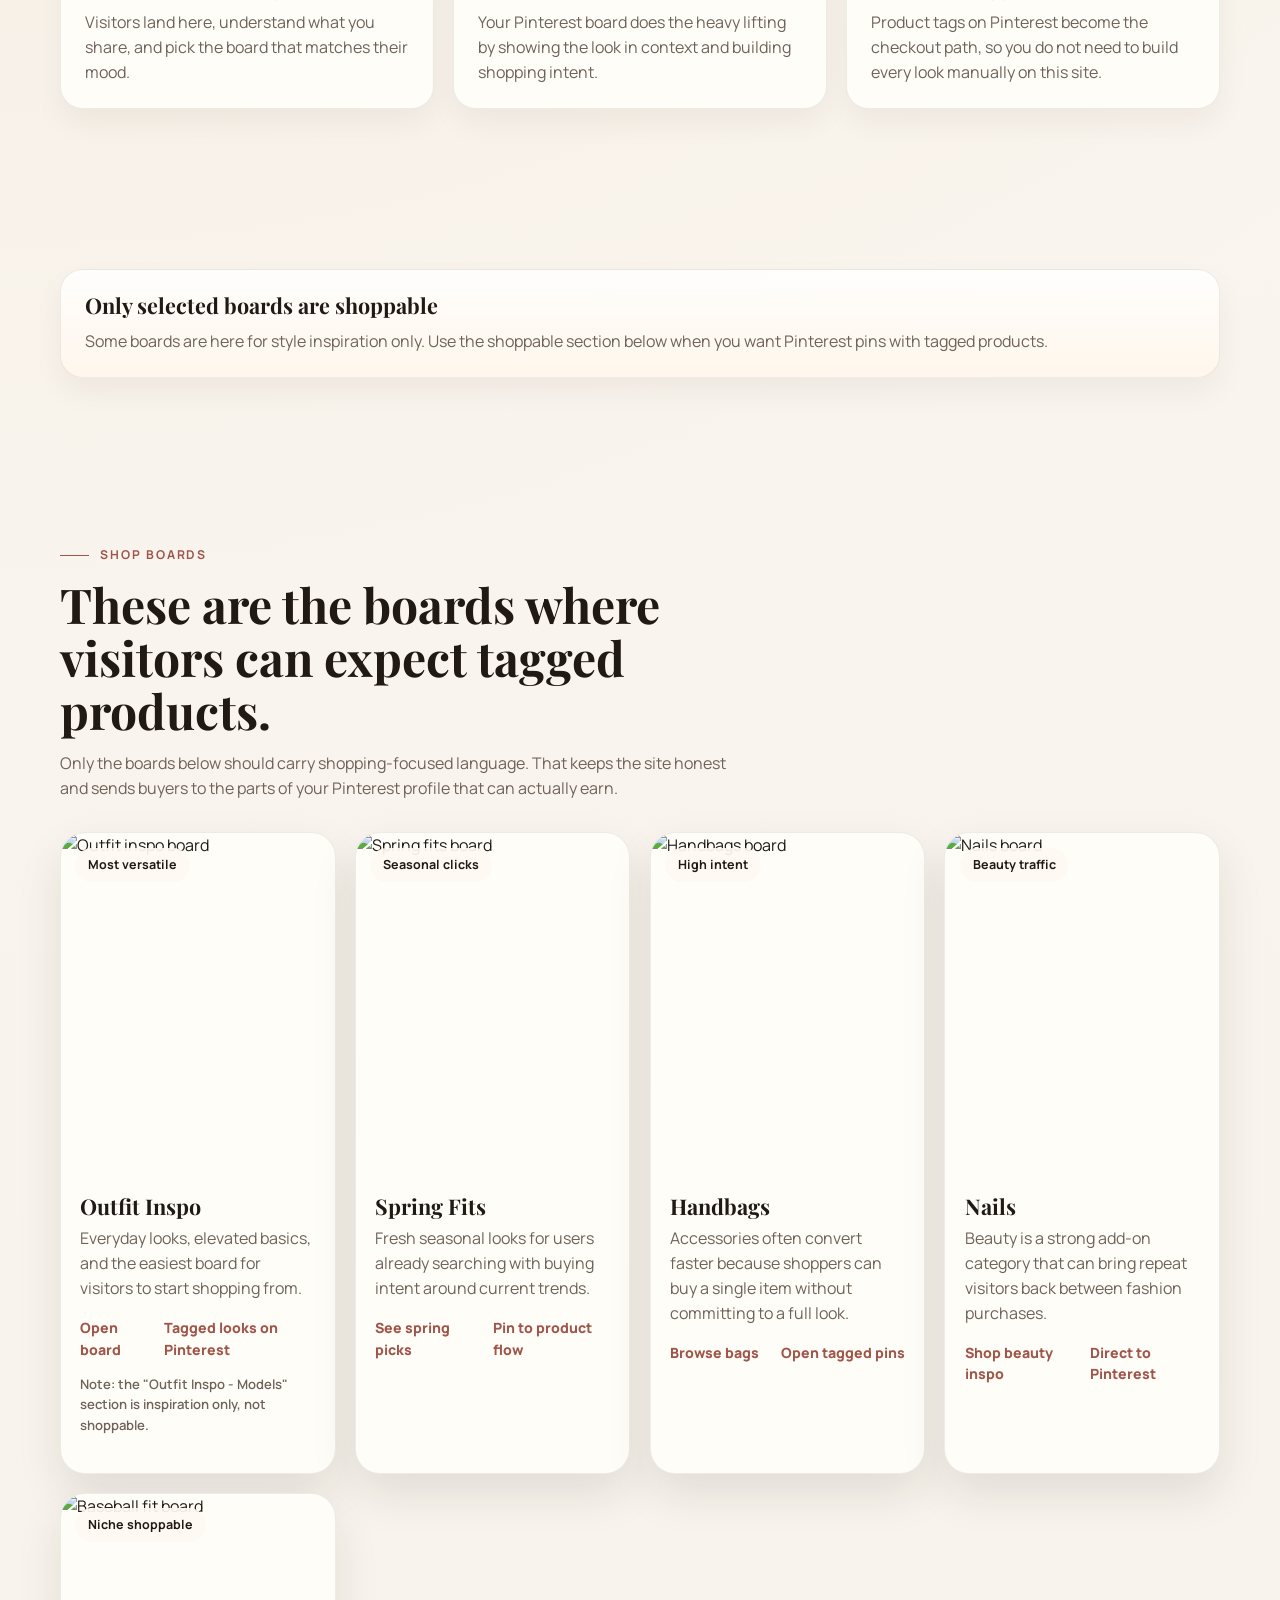
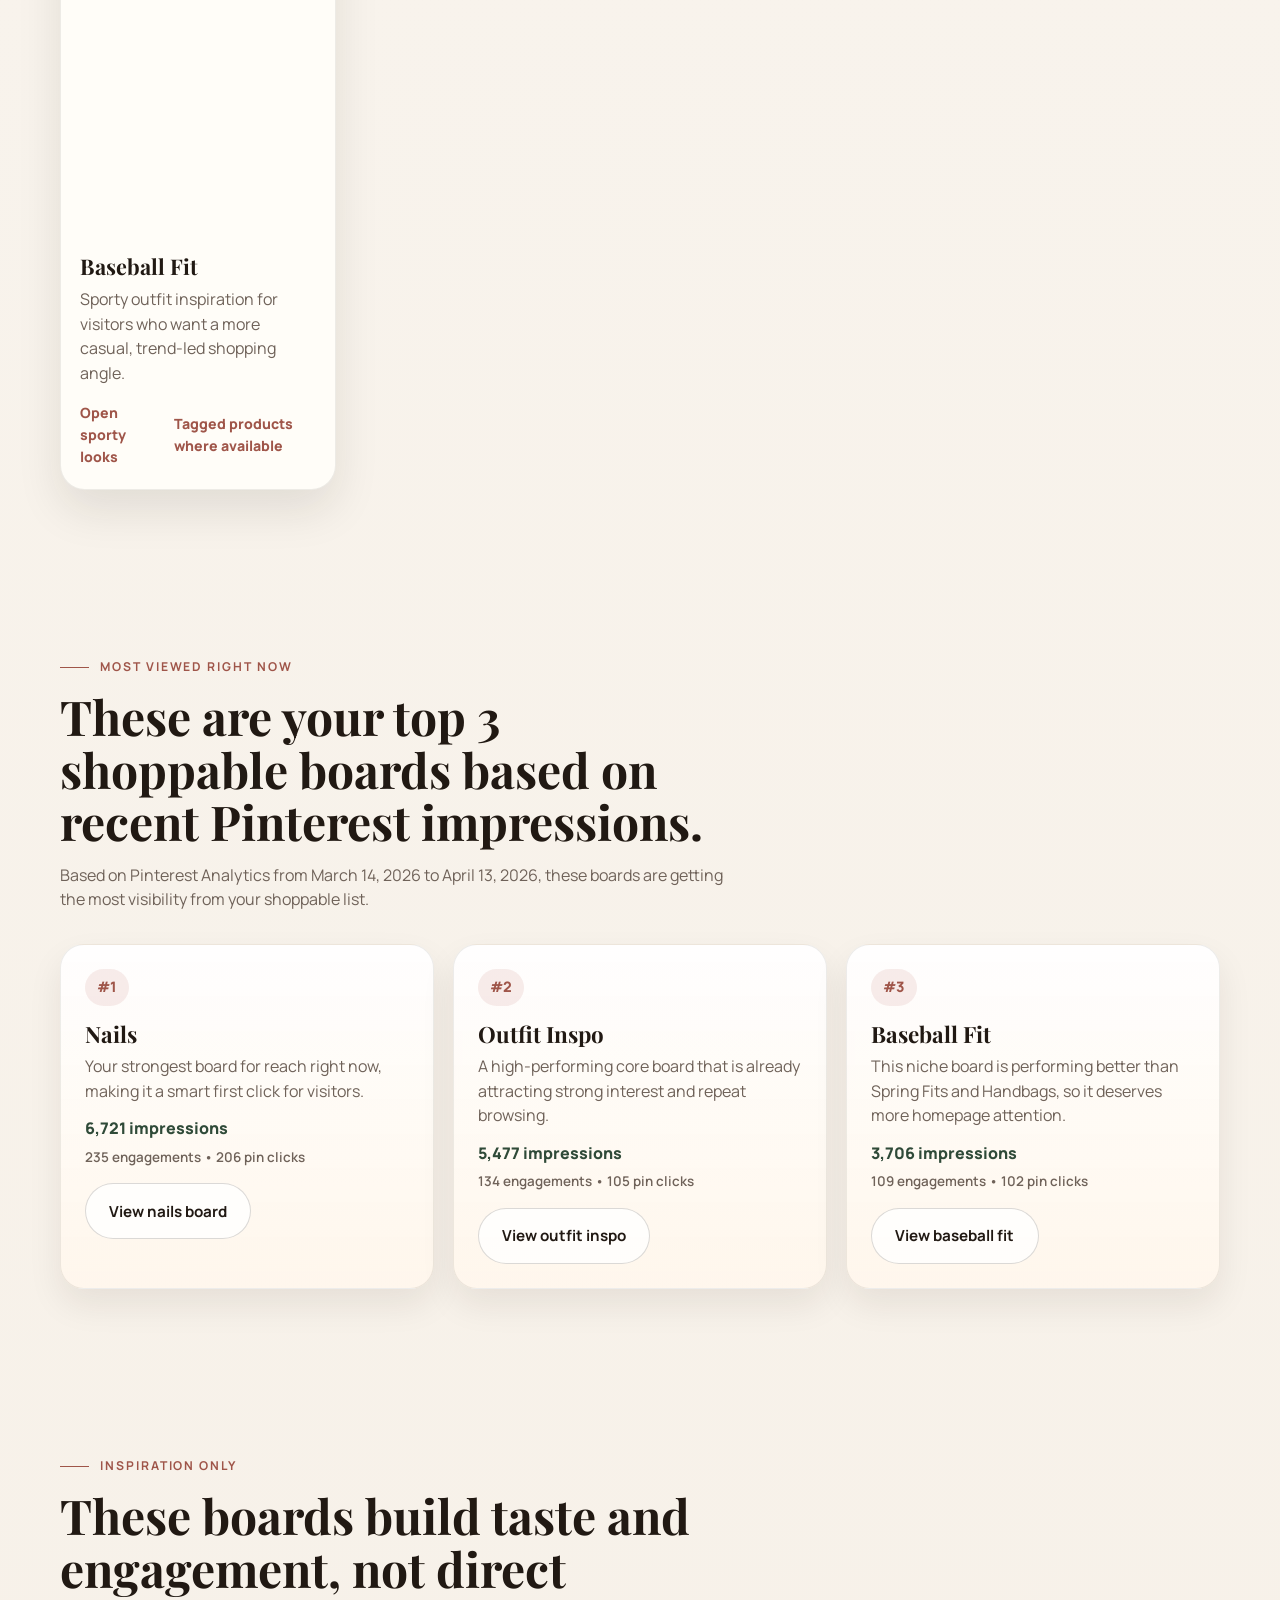
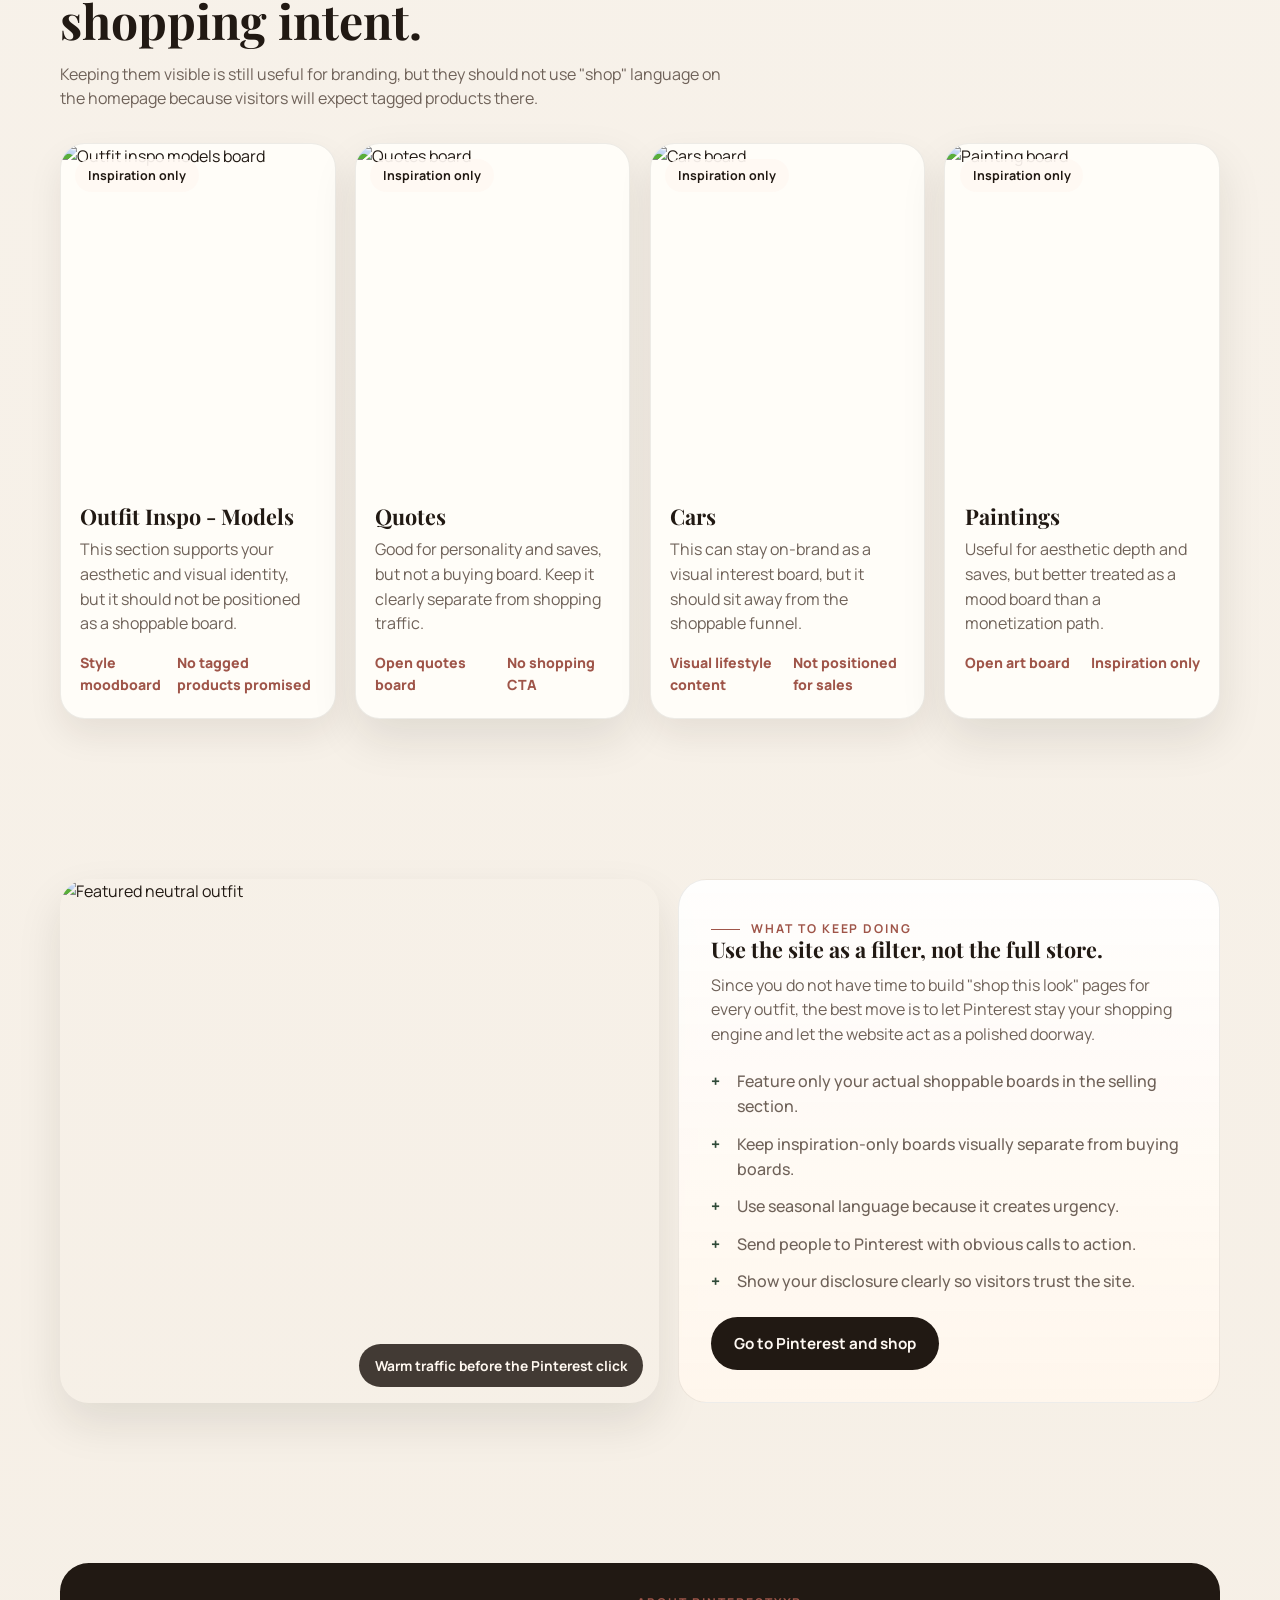
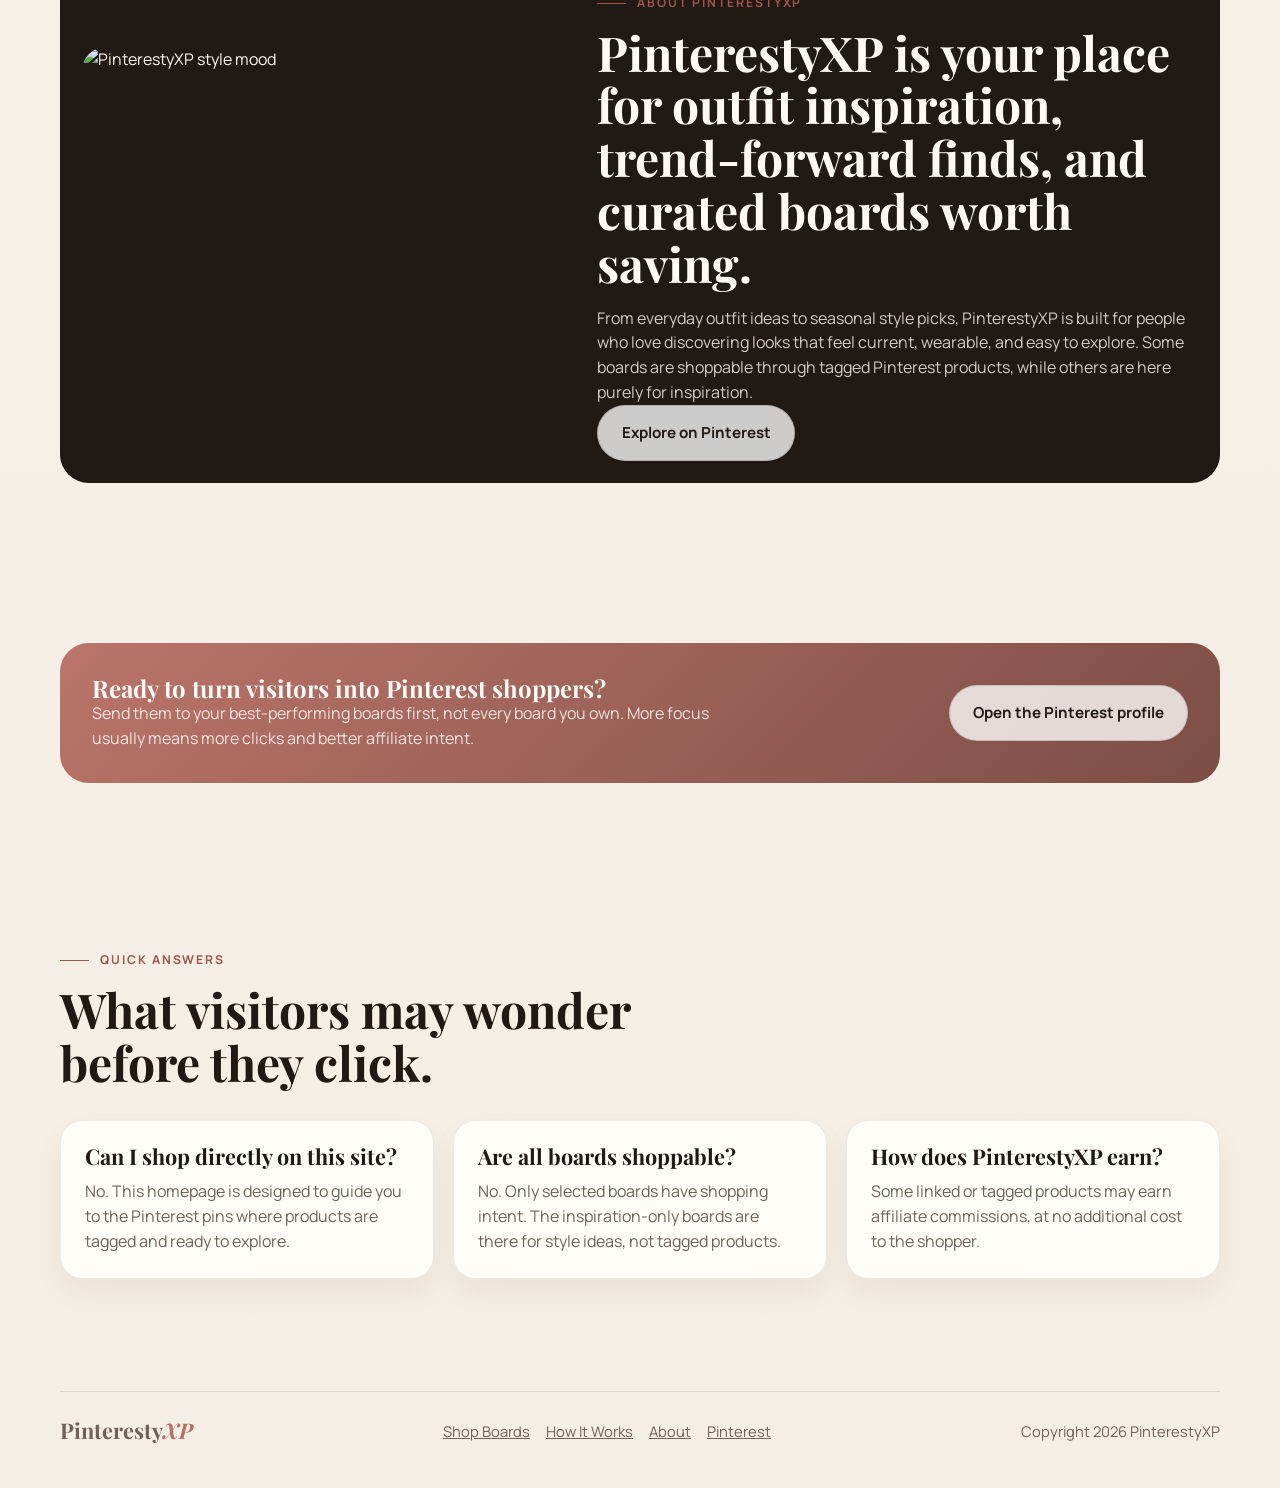
==== commit 9317bad4: "Add top viewed section" ====
--- a/index.html
+++ b/index.html
@@ -450,6 +450,55 @@
     font-weight: 600;
   }
 
+  .top-viewed-grid {
+    display: grid;
+    grid-template-columns: repeat(3, 1fr);
+    gap: 1.2rem;
+  }
+
+  .top-viewed-card {
+    padding: 1.5rem;
+    border-radius: 1.5rem;
+    background: linear-gradient(180deg, rgba(255, 255, 255, 0.92), rgba(255, 246, 236, 0.96));
+    border: 1px solid rgba(33, 25, 19, 0.08);
+    box-shadow: 0 16px 34px rgba(33, 25, 19, 0.08);
+  }
+
+  .top-viewed-rank {
+    display: inline-flex;
+    align-items: center;
+    justify-content: center;
+    min-width: 2.3rem;
+    height: 2.3rem;
+    padding: 0 0.75rem;
+    border-radius: 999px;
+    background: rgba(184, 110, 99, 0.12);
+    color: var(--rose-deep);
+    font-size: 0.9rem;
+    font-weight: 800;
+    margin-bottom: 1rem;
+  }
+
+  .top-viewed-card h3 {
+    font-size: 1.4rem;
+    margin-bottom: 0.45rem;
+  }
+
+  .top-viewed-stat {
+    display: block;
+    color: var(--forest);
+    font-size: 1rem;
+    font-weight: 800;
+    margin: 0.8rem 0 0.35rem;
+  }
+
+  .top-viewed-meta {
+    color: var(--muted);
+    font-size: 0.84rem;
+    font-weight: 600;
+    margin-bottom: 1rem;
+  }
+
   .board-card-static {
     box-shadow: 0 16px 34px rgba(33, 25, 19, 0.08);
   }
@@ -648,6 +697,10 @@
 
     .metrics-grid {
       grid-template-columns: repeat(2, 1fr);
+    }
+
+    .top-viewed-grid {
+      grid-template-columns: 1fr;
     }
 
     .hero-media,
@@ -938,6 +991,63 @@
     <section>
       <div class="wrap">
         <div class="section-head reveal">
+          <span class="eyebrow">Most viewed right now</span>
+          <h2>These are your top 3 shoppable boards based on recent Pinterest impressions.</h2>
+          <p>
+            Based on Pinterest Analytics from March 14, 2026 to April 13, 2026, these boards are
+            getting the most visibility from your shoppable list.
+          </p>
+        </div>
+
+        <div class="top-viewed-grid">
+          <article class="top-viewed-card reveal">
+            <span class="top-viewed-rank">#1</span>
+            <h3>Nails</h3>
+            <p>Your strongest board for reach right now, making it a smart first click for visitors.</p>
+            <span class="top-viewed-stat">6,721 impressions</span>
+            <div class="top-viewed-meta">235 engagements • 206 pin clicks</div>
+            <a
+              class="btn btn-secondary"
+              href="https://www.pinterest.com/pinterestyxp/nails/"
+              target="_blank"
+              rel="noopener noreferrer"
+            >View nails board</a>
+          </article>
+
+          <article class="top-viewed-card reveal">
+            <span class="top-viewed-rank">#2</span>
+            <h3>Outfit Inspo</h3>
+            <p>A high-performing core board that is already attracting strong interest and repeat browsing.</p>
+            <span class="top-viewed-stat">5,477 impressions</span>
+            <div class="top-viewed-meta">134 engagements • 105 pin clicks</div>
+            <a
+              class="btn btn-secondary"
+              href="https://www.pinterest.com/pinterestyxp/outfitinspo/"
+              target="_blank"
+              rel="noopener noreferrer"
+            >View outfit inspo</a>
+          </article>
+
+          <article class="top-viewed-card reveal">
+            <span class="top-viewed-rank">#3</span>
+            <h3>Baseball Fit</h3>
+            <p>This niche board is performing better than Spring Fits and Handbags, so it deserves more homepage attention.</p>
+            <span class="top-viewed-stat">3,706 impressions</span>
+            <div class="top-viewed-meta">109 engagements • 102 pin clicks</div>
+            <a
+              class="btn btn-secondary"
+              href="https://www.pinterest.com/pinterestyxp/baseballfit/"
+              target="_blank"
+              rel="noopener noreferrer"
+            >View baseball fit</a>
+          </article>
+        </div>
+      </div>
+    </section>
+
+    <section>
+      <div class="wrap">
+        <div class="section-head reveal">
           <span class="eyebrow">Inspiration only</span>
           <h2>These boards build taste and engagement, not direct shopping intent.</h2>
           <p>
